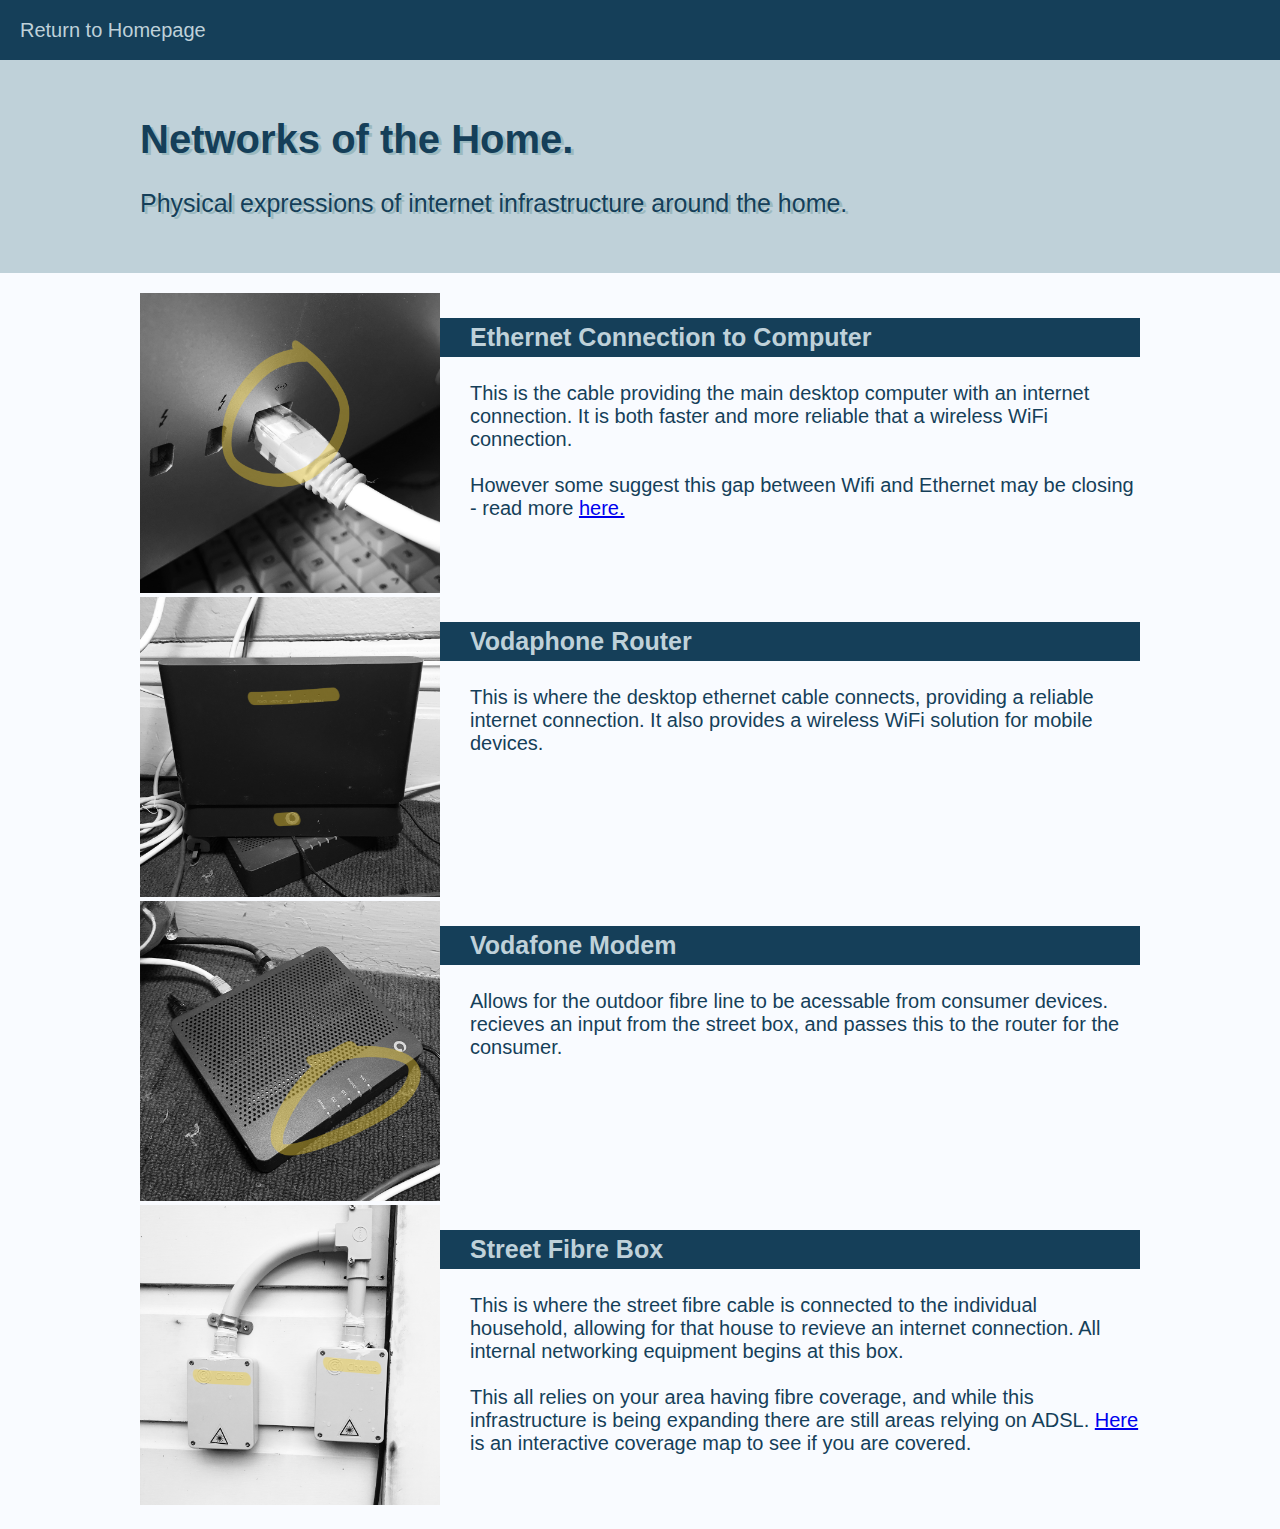
==== home.html @ 8d4cc932 "adding project 1" ====
<!DOCTYPE HTML>

<html>

<head>
	
	<link rel="stylesheet" type="text/css" href="css/style.css">
</head>

</head>

<body>
	
	<nav>
		<a href="index.html">Return to Homepage</a>
	</nav>
	
	<header>
		<section id="one">
			<h1 class="title">Networks of the Home.</h1>
			<p class="subtitle">Physical expressions of internet infrastructure around the home.</p>
		</section>
	</header>

	<section>
		<div class="g-row">
			<div class="g-30">
				<img src="img/home_netwrk3.png">
			</div>
			<div class="g-70 padded">
				<h3 class="bodyhead">Ethernet Connection to Computer</h3>
				<p class="bodytxt">This is the cable providing the main desktop computer with an internet connection. It is both faster and more reliable that a wireless WiFi connection.
			<br>
			<br>
				However some suggest this gap between Wifi and Ethernet may be closing - read more <a href="https://www.howtogeek.com/217463/wi-fi-vs.-ethernet-how-much-better-is-a-wired-connection/">here.</a>


				</p>
			</div>
		</div>

		<div class="g-row">
			<div class="g-30">
				<img src="img/home_netwrk2.png">
			</div>
			<div class="g-70 padded">
				<h3 class="bodyhead">Vodaphone Router</h3>
				<p class="bodytxt">This is where the desktop ethernet cable connects, providing a reliable internet connection. It also provides a wireless WiFi solution for mobile devices.</p>
			</div>
		</div>

		<div class="g-row">
			<div class="g-30">
				<img src="img/home_netwrk1.png">
			</div>
			<div class="g-70 padded">
				<h3 class="bodyhead">Vodafone Modem</h3>
				<p class="bodytxt">Allows for the outdoor fibre line to be acessable from consumer devices. recieves an input from the street box, and passes this to the router for the consumer.</p>
			</div>
		</div>

		<div class="g-row">
			<div class="g-30">
				<img src="img/home_netwrk5.png">
			</div>
			<div class="g-70 padded">
				<h3 class="bodyhead">Street Fibre Box</h3>
				<p class="bodytxt">This is where the street fibre cable is connected to the individual household, allowing for that house to revieve an internet connection. All internal networking equipment begins at this box.
			<br>
			<br>
				This all relies on your area having fibre coverage, and while this infrastructure is being expanding there are still areas relying on ADSL.  <a href="https://ufb.org.nz/maps/">Here</a> is an interactive coverage map to see if you are covered.
				</p>
			</div>
		</div>
	</section>

</body>

</html>
---- css/style.css ----
*{
	box-sizing: border-box; 
	/* This makes the widths of elements more consistent
		Full details here https://css-tricks.com/box-sizing/ */
}

body{
	margin: 0px; /* Often browsers have a 5px margin by deafult*/
	font-family: sans-serif;
	color: #153F59;
	background-color: #F9FBFF;
}

section{
	max-width: 1000px;
	margin-left: auto;
	margin-right: auto;
	margin-top: 20px;
	margin-bottom: 20px;
}

.homepage{
	padding-top: 300px;
	padding-bottom: 50px;
	font-size: 100px
}

.homenav {
	font-size: 60px
}

.title{
	font-size: 40px;
}

.subtitle{
	font-size: 25px;
}

.bodytxt{
	padding-left: 30px;
	font-size: 20px;
}

.bodyhead{
	padding-top: 5px;
	padding-bottom: 5px;
	padding-left: 30px;
	background-color: #153F59;
	color:#BFD1D9;
	font-size: 25px;
}


header{
	background-color: #BFD1D9;
	color: #153F59; /* more readable on an orange background */
	font-size: 25px;
	padding-top: 30px;
	padding-bottom: 30px;
	text-shadow: 3px 2px #9BB9BF;
}

nav{
	width: 100%;
	height: 60px;
	background-color: #153F59;
	color: #BFD1D9;
	font-size: 20px;
}

nav a, nav h3{
	float: left;
	margin: 0px;
	line-height: 60px;
	margin-left: 1em;
	margin-right: 1em;
	text-decoration: none;
	color: #BFD1D9;
}

nav a:hover{
	text-decoration: underline; /* Hover styles to let people know they can click it */
}



/* Simple grid */
.g-row{
	width: 100%;
	overflow: hidden;
}

.g-row img{
	width: 100%; /*This makes all images in grids to be the size of their cell */
}

.g-50{
	width: 50%;
	float: left;
}

.g-30{
	width: 30%;
	float: left;
}

.g-70{
	width: 70%;
	float: left;
}

.show{
	border: 1px solid blue;
	padding: 2px;
}

.padded{
	padding: 0px; /* I add this to cells to add a little padding*/
}
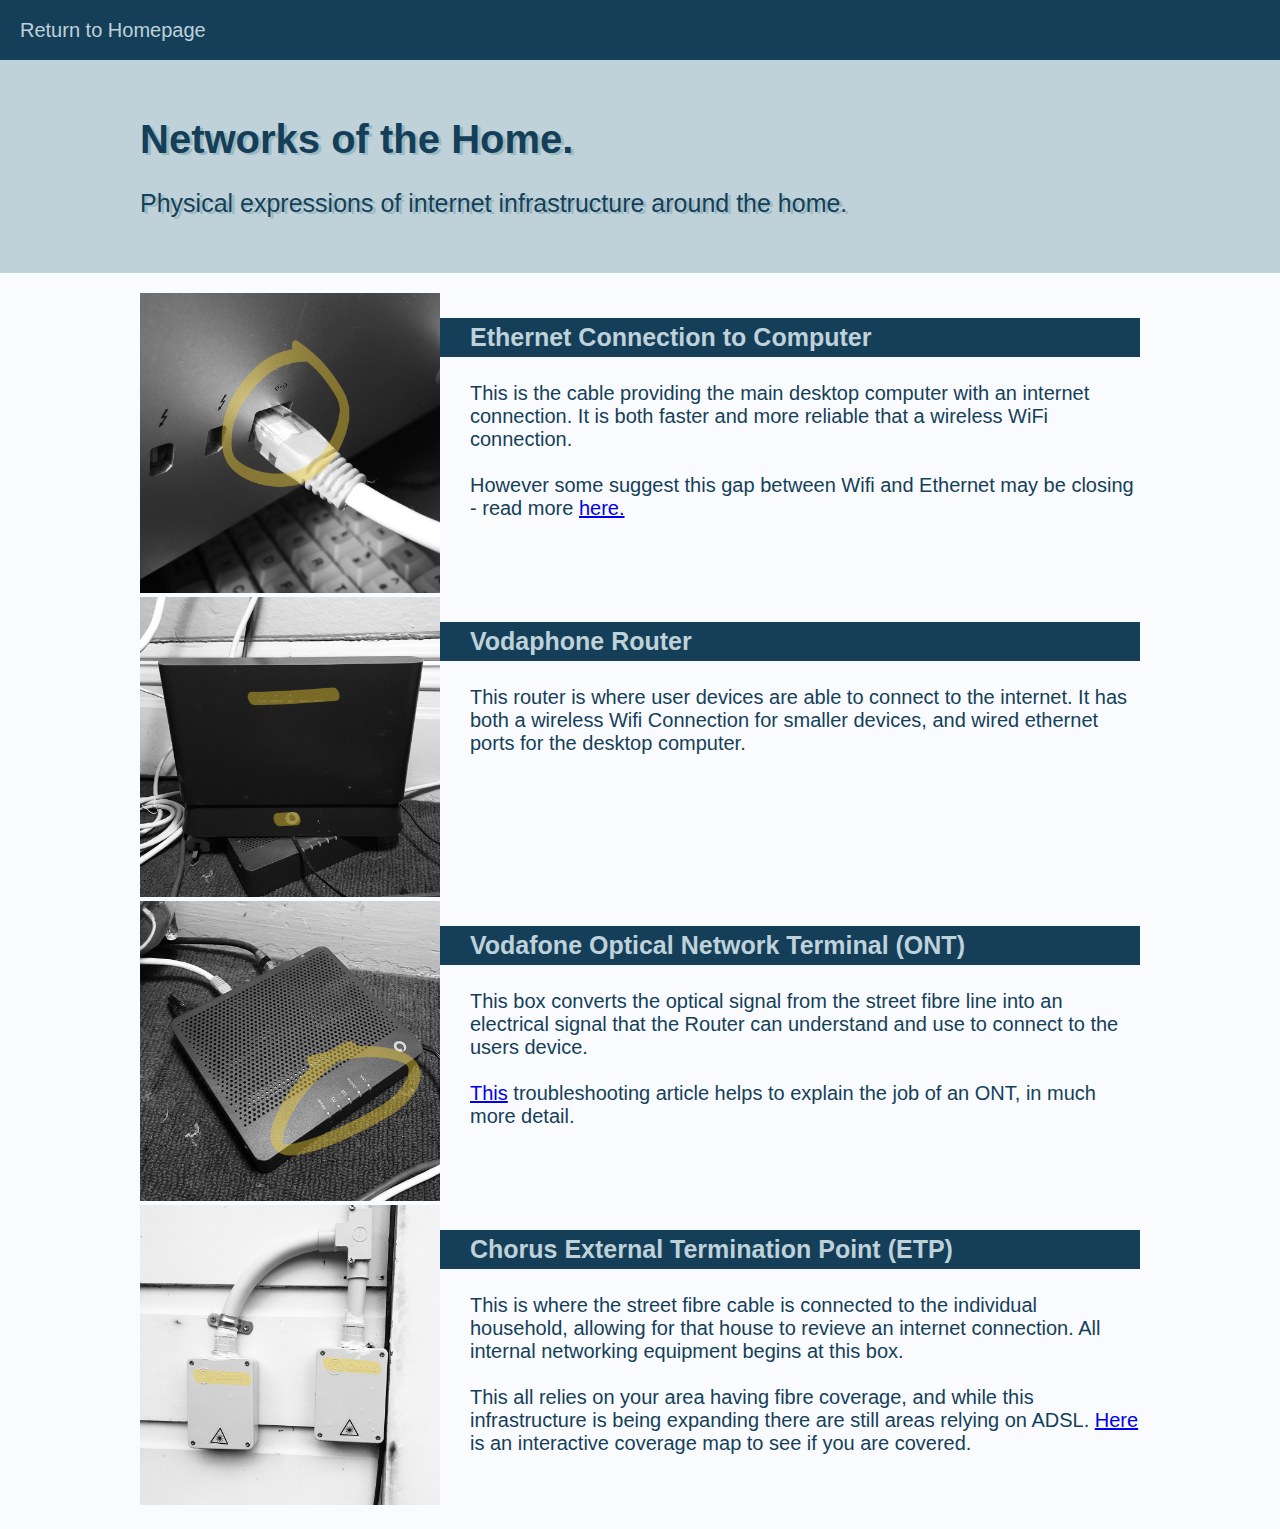
==== commit fed02c4f: "Created multiple HTML pages linking together, and added external links ready for submission." ====
--- a/home.html
+++ b/home.html
@@ -45,7 +45,7 @@
 			</div>
 			<div class="g-70 padded">
 				<h3 class="bodyhead">Vodaphone Router</h3>
-				<p class="bodytxt">This is where the desktop ethernet cable connects, providing a reliable internet connection. It also provides a wireless WiFi solution for mobile devices.</p>
+				<p class="bodytxt">This router is where user devices are able to connect to the internet. It has both a wireless Wifi Connection for smaller devices, and wired ethernet ports for the desktop computer.</p>
 			</div>
 		</div>
 
@@ -54,8 +54,12 @@
 				<img src="img/home_netwrk1.png">
 			</div>
 			<div class="g-70 padded">
-				<h3 class="bodyhead">Vodafone Modem</h3>
-				<p class="bodytxt">Allows for the outdoor fibre line to be acessable from consumer devices. recieves an input from the street box, and passes this to the router for the consumer.</p>
+				<h3 class="bodyhead">Vodafone Optical Network Terminal (ONT)</h3>
+				<p class="bodytxt">This box converts the optical signal from the street fibre line into an electrical signal that the Router can understand and use to connect to the users device.
+			<br>
+			<br>
+			<a href="https://support.n4l.co.nz/s/article/Optical-Network-Terminals-ONTs">This</a> troubleshooting article helps to explain the job of an ONT, in much more detail.
+				</p>
 			</div>
 		</div>
 
@@ -64,7 +68,7 @@
 				<img src="img/home_netwrk5.png">
 			</div>
 			<div class="g-70 padded">
-				<h3 class="bodyhead">Street Fibre Box</h3>
+				<h3 class="bodyhead">Chorus External Termination Point (ETP)</h3>
 				<p class="bodytxt">This is where the street fibre cable is connected to the individual household, allowing for that house to revieve an internet connection. All internal networking equipment begins at this box.
 			<br>
 			<br>
--- a/css/style.css
+++ b/css/style.css
@@ -20,13 +20,17 @@
 }
 
 .homepage{
+	background-color: #153F59;
+}
+
+.homehead{
 	padding-top: 300px;
 	padding-bottom: 50px;
-	font-size: 100px
+	font-size: 100px;
 }
 
 .homenav {
-	font-size: 60px
+	font-size: 60px;
 }
 
 .title{
